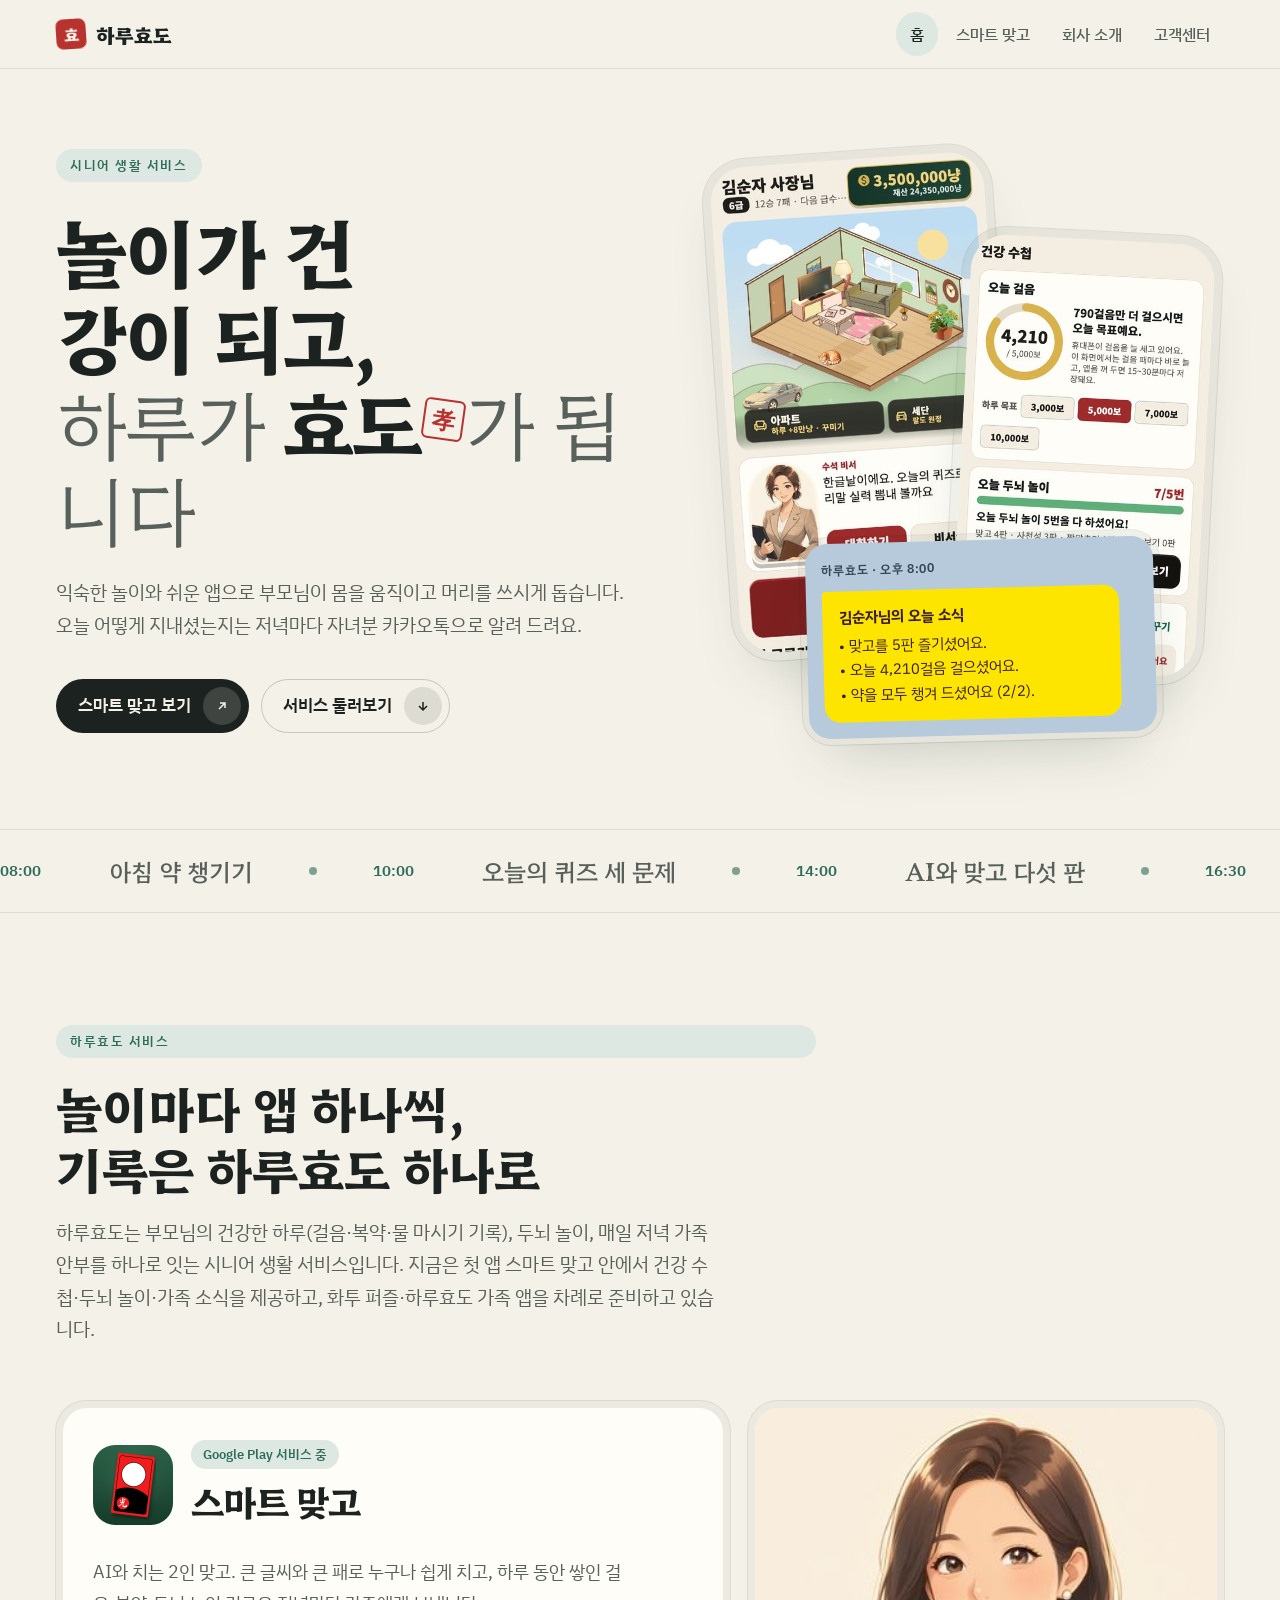
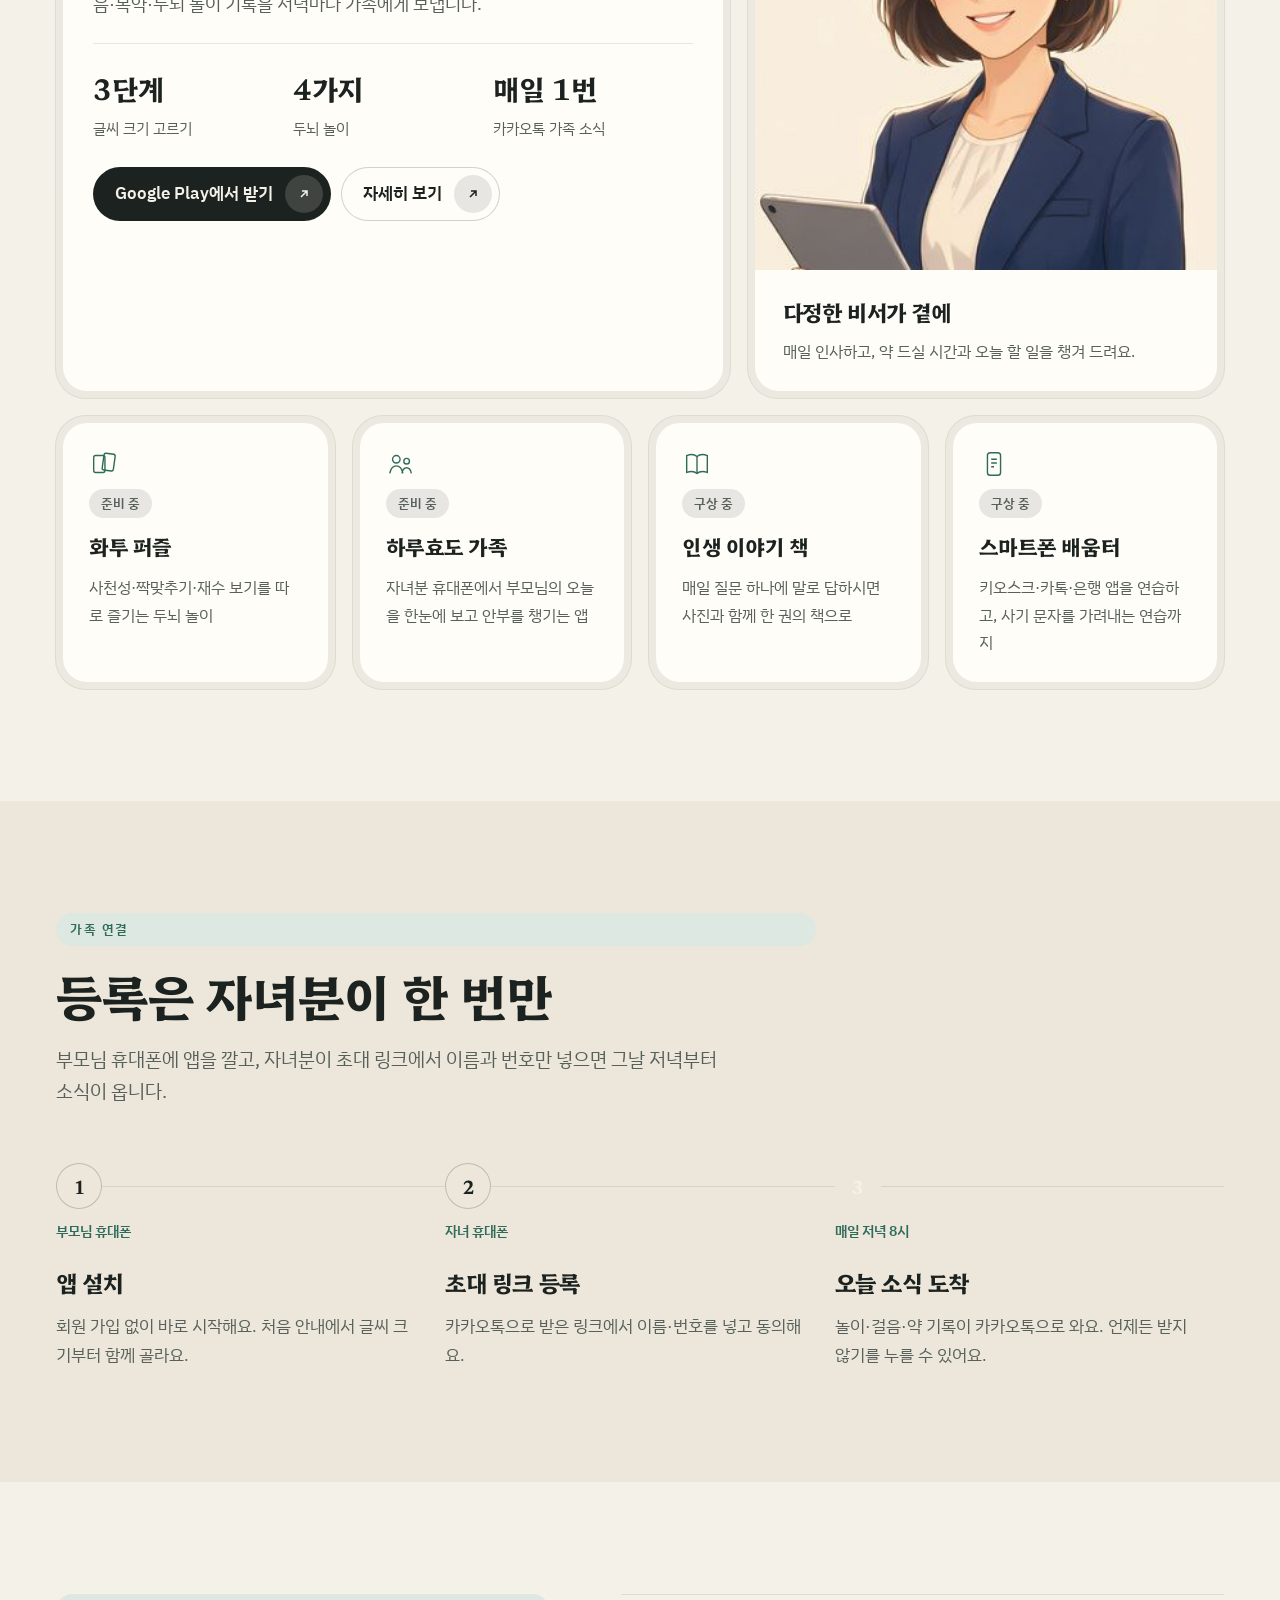
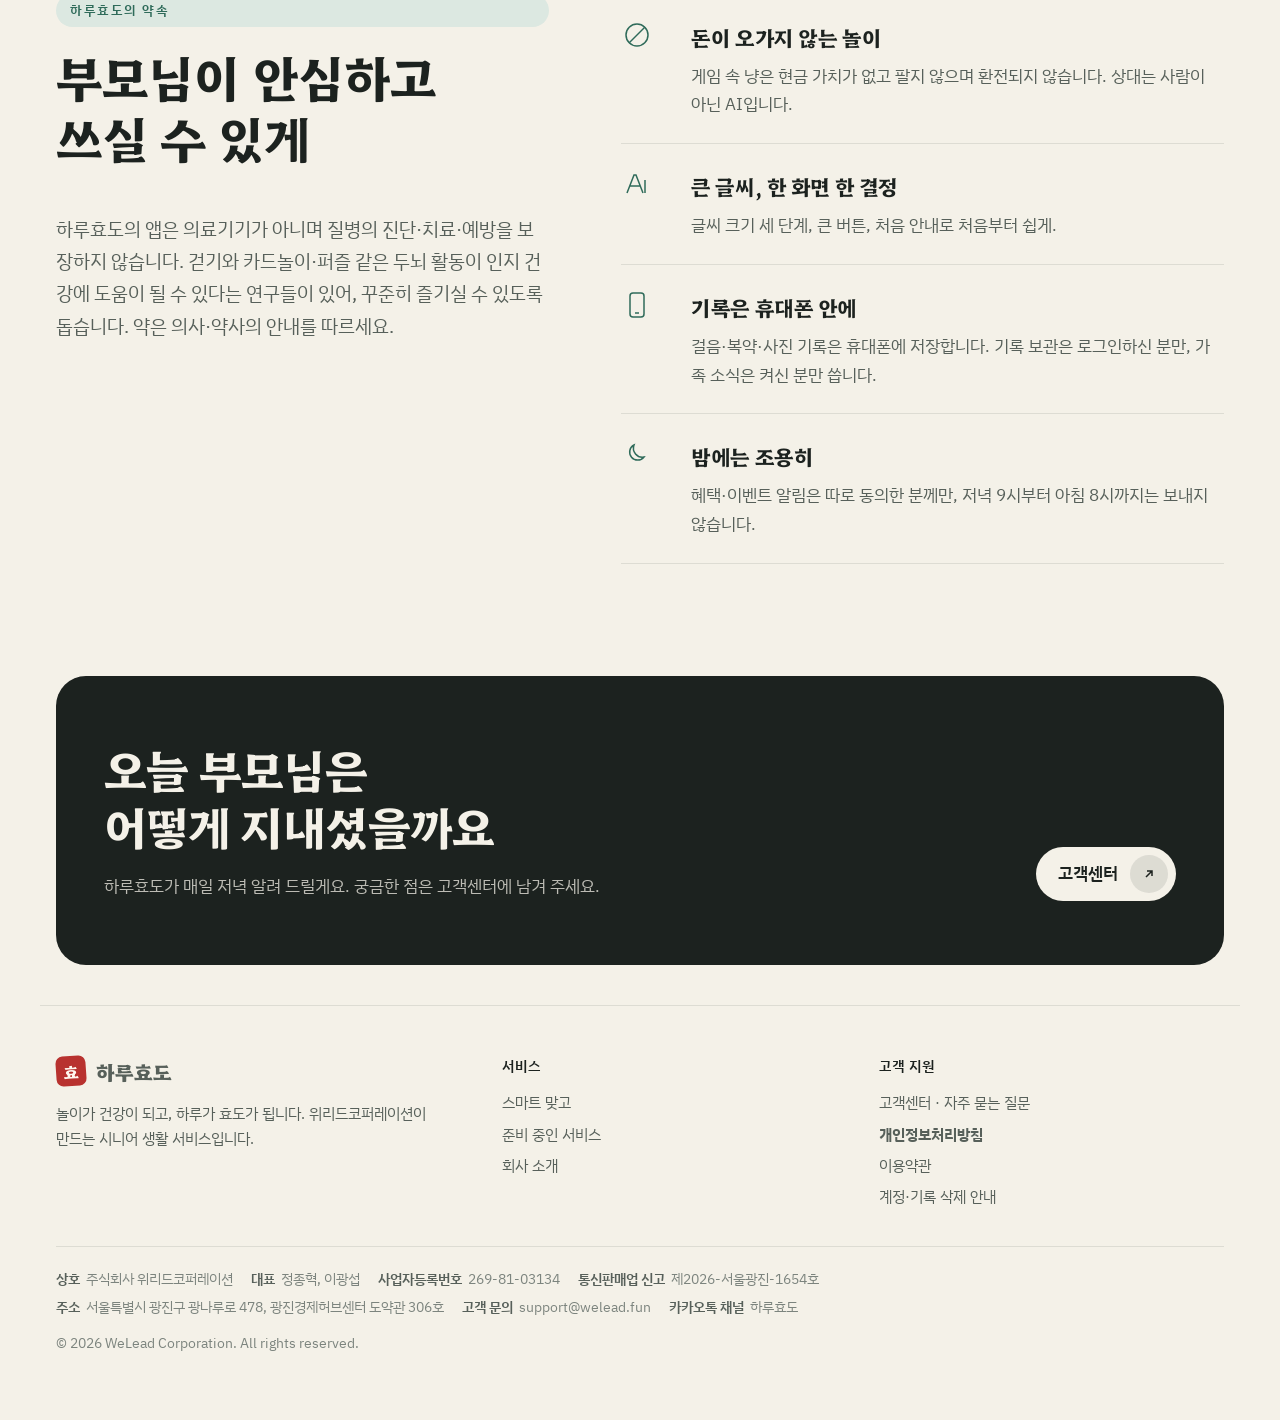
==== index.html @ 3a3a4731 "하루효도 사이트 공개판 (시니어 생활 서비스 · 스마트 맞고 Google Play 서비스 중) Co-Authored-By: Claude Opus 5.5 <noreply@anthro" ====
<!doctype html>
<html lang="ko">
<head>
<meta charset="utf-8">
<meta name="viewport" content="width=device-width,initial-scale=1,viewport-fit=cover">
<title>하루효도</title>
<meta name="description" content="놀이가 건강이 되고, 하루가 효도가 됩니다. 위리드코퍼레이션의 시니어 생활 서비스 하루효도.">
<link rel="preconnect" href="https://fonts.googleapis.com">
<link rel="preconnect" href="https://fonts.gstatic.com" crossorigin>
<link rel="stylesheet" href="https://fonts.googleapis.com/css2?family=Hahmlet:wght@300;500;700;800&family=IBM+Plex+Sans+KR:wght@400;500;600;700&display=swap">
<link rel="stylesheet" href="site.css">
<style>
/* 홈: 분할 히어로(큰 명조 문장 + 겹친 휴대폰·카톡) → 하루 흐름 띠 → 서비스 벤토 → 기록이 이어지는 순서 → 약속 */
.hero { display: grid; grid-template-columns: 1.05fr 0.95fr; gap: 56px; align-items: center; padding-block: 72px 88px; }
.hero > * { min-width: 0; }
.hero h1 { font-size: clamp(40px, 6vw, 80px); line-height: 1.12; margin-top: 24px; }
.hero h1 .soft { font-weight: 300; color: var(--ink-2); }
.hero h1 .stamp::after { content: "孝"; display: inline-grid; place-items: center; vertical-align: 1.1em; margin-left: 0.06em; font-size: 0.3em; width: 1.6em; height: 1.6em; line-height: 1; border: 2px solid var(--seal); color: var(--seal); border-radius: 6px; transform: rotate(8deg); font-weight: 800; }
.hero .lead { margin-top: 26px; font-size: 19px; color: var(--ink-2); max-width: 32em; }
.hero .cta { display: flex; flex-wrap: wrap; gap: 12px; margin-top: 36px; }

.stage { position: relative; height: 600px; }
.bezel { position: absolute; padding: 8px; border-radius: 44px; background: color-mix(in srgb, var(--ink) 6%, transparent); box-shadow: 0 0 0 1px var(--hair), var(--shadow); }
.bezel img { border-radius: 36px; width: 100%; height: auto; }
.phone-a { width: 290px; left: 4%; top: 10px; transform: rotate(-4deg); }
.phone-b { width: 260px; right: 2%; top: 90px; transform: rotate(3deg); }
.stage .kakao-card { position: absolute; left: 20%; bottom: 0; width: min(360px, 80%); padding: 6px; border-radius: 28px; background: color-mix(in srgb, var(--ink) 6%, transparent); box-shadow: 0 0 0 1px var(--hair), var(--shadow); transform: rotate(-1.5deg); }
.stage .kakao-card .kakao-bg { border-radius: 22px; padding: 16px; }
@media (prefers-reduced-motion: no-preference) {
  .phone-a { animation: drift 9s var(--ease) infinite alternate; }
  @keyframes drift { to { transform: rotate(-3deg) translateY(-10px); } }
}

.marquee { border-block: 1px solid var(--hair); overflow: hidden; padding-block: 20px; }
.track { display: flex; gap: 56px; width: max-content; font-family: var(--display); font-size: 24px; font-weight: 500; color: var(--ink-2); white-space: nowrap; }
.track span { display: inline-flex; align-items: center; gap: 56px; }
.track span::after { content: ""; width: 8px; height: 8px; border-radius: 50%; background: var(--jade); opacity: 0.6; }
.track time { color: var(--jade); font-family: var(--body); font-size: 15px; font-weight: 600; margin-right: 12px; }
@media (prefers-reduced-motion: no-preference) { .track { animation: slide 48s linear infinite; } @keyframes slide { to { transform: translateX(-50%); } } }

.bento { display: grid; grid-template-columns: repeat(12, minmax(0, 1fr)); gap: 18px; }
.b-main { grid-column: span 7; grid-row: span 2; }
.b-main .core { display: grid; gap: 24px; align-content: start; }
.b-main .title { display: flex; align-items: center; gap: 18px; }
.b-main .title img { width: 80px; height: 80px; border-radius: 22px; }
.b-main h3 { font-size: 36px; }
.facts { display: grid; grid-template-columns: repeat(3, minmax(0, 1fr)); border-top: 1px solid var(--hair); padding-top: 20px; }
.facts b { display: block; font-family: var(--display); font-size: 28px; font-variant-numeric: tabular-nums; }
.facts span { font-size: 14.5px; color: var(--ink-2); }
.b-sec { grid-column: span 5; grid-row: span 2; }
.b-sec .core { padding: 0; overflow: hidden; display: grid; grid-template-rows: 1fr auto; }
.b-sec img { width: 100%; height: 100%; object-fit: cover; object-position: 50% 20%; min-height: 240px; }
.b-sec .cap { padding: 22px 28px 26px; }
.b-sec .cap h3 { font-size: 22px; }
.b-sec .cap p { color: var(--ink-2); font-size: 16px; margin-top: 6px; }
.b-soon { grid-column: span 3; }
.b-soon .core { display: grid; gap: 10px; align-content: start; padding: 26px; }
.b-soon h3 { font-size: 21px; }
.b-soon p { font-size: 15.5px; color: var(--ink-2); }
.b-soon svg { width: 30px; height: 30px; color: var(--jade); }
.b-soon small { font-size: 13.5px; color: var(--ink-3); }

.flow { list-style: none; margin: 0; padding: 0; display: grid; grid-template-columns: repeat(3, minmax(0, 1fr)); position: relative; }
.flow::before { content: ""; position: absolute; left: 0; right: 0; top: 23px; height: 1px; background: var(--hair); }
.step { padding-right: 32px; position: relative; display: grid; gap: 10px; align-content: start; }
.step .n { width: 46px; height: 46px; border-radius: 50%; background: var(--paper); box-shadow: inset 0 0 0 1px color-mix(in srgb, var(--ink) 22%, transparent); display: grid; place-items: center; font-family: var(--display); font-weight: 700; font-size: 18px; position: relative; }
section.tint .step .n { background: var(--paper-2); }
.step:last-child .n { background: var(--ink); color: var(--paper); box-shadow: none; }
.step h3 { font-size: 23px; margin-top: 8px; }
.step p { color: var(--ink-2); font-size: 16.5px; max-width: 22em; }
.step time { font-size: 14px; color: var(--jade); font-weight: 600; }

.promise { display: grid; grid-template-columns: 0.9fr 1.1fr; gap: 72px; align-items: start; }
.promise > * { min-width: 0; }
.vows { border-top: 1px solid var(--hair); }
.vow { display: grid; grid-template-columns: 52px 1fr; gap: 18px; padding: 24px 0; border-bottom: 1px solid var(--hair); }
.vow svg { width: 32px; height: 32px; color: var(--jade); }
.vow h3 { font-size: 21px; }
.vow p { color: var(--ink-2); font-size: 16.5px; margin-top: 6px; }
.notice { margin-top: 28px; font-size: 14.5px; color: var(--ink-3); line-height: 1.75; max-width: 40em; }

@media (max-width: 1000px) {
  .hero { grid-template-columns: 1fr; padding-block: 48px 40px; }
  .stage { height: 540px; max-width: 520px; width: 100%; margin: 0 auto; }
  .b-main, .b-sec { grid-column: span 12; }
  .b-soon { grid-column: span 6; }
  .promise { grid-template-columns: 1fr; gap: 40px; }
}
@media (max-width: 720px) {
  .stage { height: auto; display: grid; gap: 18px; }
  .bezel, .stage .kakao-card { position: relative; inset: auto; transform: none; animation: none; width: 100%; }
  .phone-a { width: 80%; }
  .phone-b { display: none; }
  .b-soon { grid-column: span 12; }
  .facts { grid-template-columns: 1fr; gap: 12px; }
  .flow { grid-template-columns: 1fr; gap: 32px; }
  .flow::before { display: none; }
}
</style>
</head>
<body>
<header class="top">
  <div class="wrap">
    <a class="logo" href="./"><span class="seal">효</span>하루효도</a>
    <nav class="menu" aria-label="주 메뉴">
      <a href="./" aria-current="page">홈</a>
      <a href="smartmatgo.html">스마트 맞고</a>
      <a href="about.html">회사 소개</a>
      <a href="support.html">고객센터</a>
    </nav>
  </div>
</header>

<main>
  <div class="wrap hero">
    <div>
      <span class="eyebrow">시니어 생활 서비스</span>
      <h1>놀이가 건강이 되고,<br><span class="soft">하루가</span> <span class="stamp">효도</span><span class="soft">가 됩니다</span></h1>
      <p class="lead">익숙한 놀이와 쉬운 앱으로 부모님이 몸을 움직이고 머리를 쓰시게 돕습니다. 오늘 어떻게 지내셨는지는 저녁마다 자녀분 카카오톡으로 알려 드려요.</p>
      <div class="cta">
        <a class="btn solid" href="smartmatgo.html">스마트 맞고 보기<span class="dot"><svg viewBox="0 0 14 14" fill="none" stroke="currentColor" stroke-width="1.5"><path d="M4 10 10 4M5 4h5v5"/></svg></span></a>
        <a class="btn line" href="#services">서비스 둘러보기<span class="dot"><svg viewBox="0 0 14 14" fill="none" stroke="currentColor" stroke-width="1.5"><path d="M7 3v8M3 7l4 4 4-4"/></svg></span></a>
      </div>
    </div>
    <div class="stage" aria-label="스마트 맞고 화면과 가족 소식 예시">
      <div class="bezel phone-a"><img src="img/matgo-table.jpg" alt="스마트 맞고 첫 화면: 집과 비서, 바로 시작 버튼" width="420" height="746"></div>
      <div class="bezel phone-b"><img src="img/matgo-lobby.jpg" alt="건강 수첩: 오늘 걸음 4,210보, 약 챙기기" width="420" height="746"></div>
      <div class="kakao-card"><div class="kakao-bg">
        <span class="meta">하루효도 · 오후 8:00</span>
        <div class="bubble"><b>김순자님의 오늘 소식</b>• 맞고를 5판 즐기셨어요.<br>• 오늘 4,210걸음 걸으셨어요.<br>• 약을 모두 챙겨 드셨어요 (2/2).</div>
      </div></div>
    </div>
  </div>

  <div class="marquee" aria-label="하루효도로 보내는 하루 예시">
    <div class="track">
      <span><time>08:00</time>아침 약 챙기기</span><span><time>10:00</time>오늘의 퀴즈 세 문제</span><span><time>14:00</time>AI와 맞고 다섯 판</span><span><time>16:30</time>동네 한 바퀴 4,210걸음</span><span><time>20:00</time>자녀에게 오늘 소식</span>
      <span aria-hidden="true"><time>08:00</time>아침 약 챙기기</span><span aria-hidden="true"><time>10:00</time>오늘의 퀴즈 세 문제</span><span aria-hidden="true"><time>14:00</time>AI와 맞고 다섯 판</span><span aria-hidden="true"><time>16:30</time>동네 한 바퀴 4,210걸음</span><span aria-hidden="true"><time>20:00</time>자녀에게 오늘 소식</span>
    </div>
  </div>

  <section id="services">
    <div class="wrap">
      <div class="head reveal">
        <span class="eyebrow">하루효도 서비스</span>
        <h2>놀이마다 앱 하나씩,<br>기록은 하루효도 하나로</h2>
        <p>하루효도는 부모님의 건강한 하루(걸음·복약·물 마시기 기록), 두뇌 놀이, 매일 저녁 가족 안부를 하나로 잇는 시니어 생활 서비스입니다. 지금은 첫 앱 스마트 맞고 안에서 건강 수첩·두뇌 놀이·가족 소식을 제공하고, 화투 퍼즐·하루효도 가족 앱을 차례로 준비하고 있습니다.</p>
      </div>
      <div class="bento">
        <article class="shell b-main reveal"><div class="core">
          <div class="title"><img src="img/matgo-icon.png" alt="스마트 맞고 아이콘" width="160" height="160"><div><span class="pill">Google Play 서비스 중</span><h3>스마트 맞고</h3></div></div>
          <p class="muted" style="font-size:18px;max-width:30em">AI와 치는 2인 맞고. 큰 글씨와 큰 패로 누구나 쉽게 치고, 하루 동안 쌓인 걸음·복약·두뇌 놀이 기록을 저녁마다 가족에게 보냅니다.</p>
          <div class="facts"><div><b>3단계</b><span>글씨 크기 고르기</span></div><div><b>4가지</b><span>두뇌 놀이</span></div><div><b>매일 1번</b><span>카카오톡 가족 소식</span></div></div>
          <div style="display:flex;flex-wrap:wrap;gap:10px"><a class="btn solid" href="https://play.google.com/store/apps/details?id=fun.welead.smartmatgo" target="_blank" rel="noopener">Google Play에서 받기<span class="dot"><svg viewBox="0 0 14 14" fill="none" stroke="currentColor" stroke-width="1.5"><path d="M4 10 10 4M5 4h5v5"/></svg></span></a><a class="btn line" href="smartmatgo.html">자세히 보기<span class="dot"><svg viewBox="0 0 14 14" fill="none" stroke="currentColor" stroke-width="1.5"><path d="M4 10 10 4M5 4h5v5"/></svg></span></a></div>
        </div></article>
        <article class="shell b-sec reveal"><div class="core">
          <img src="img/secretary.jpg" alt="정장을 입고 태블릿을 든 비서 캐릭터" width="360" height="360">
          <div class="cap"><h3>다정한 비서가 곁에</h3><p>매일 인사하고, 약 드실 시간과 오늘 할 일을 챙겨 드려요.</p></div>
        </div></article>
        <article class="shell b-soon reveal"><div class="core">
          <svg viewBox="0 0 32 32" fill="none" stroke="currentColor" stroke-width="1.5"><rect x="5" y="7" width="12" height="18" rx="2"/><rect x="15" y="5" width="12" height="18" rx="2" transform="rotate(8 21 14)"/></svg>
          <span class="pill wait">준비 중</span><h3>화투 퍼즐</h3><p>사천성·짝맞추기·재수 보기를 따로 즐기는 두뇌 놀이</p>
        </div></article>
        <article class="shell b-soon reveal"><div class="core">
          <svg viewBox="0 0 32 32" fill="none" stroke="currentColor" stroke-width="1.5"><circle cx="11" cy="11" r="4"/><circle cx="22" cy="13" r="3"/><path d="M4 26c1-5 4-8 7-8s6 3 7 8M17 26c.6-3.4 2.6-6 5-6s4.4 2.6 5 6"/></svg>
          <span class="pill wait">준비 중</span><h3>하루효도 가족</h3><p>자녀분 휴대폰에서 부모님의 오늘을 한눈에 보고 안부를 챙기는 앱</p>
        </div></article>
        <article class="shell b-soon reveal"><div class="core">
          <svg viewBox="0 0 32 32" fill="none" stroke="currentColor" stroke-width="1.5"><path d="M5 7c4-1.5 8-1.5 11 1 3-2.5 7-2.5 11-1v18c-4-1.5-8-1.5-11 1-3-2.5-7-2.5-11-1z"/><path d="M16 8v18"/></svg>
          <span class="pill wait">구상 중</span><h3>인생 이야기 책</h3><p>매일 질문 하나에 말로 답하시면 사진과 함께 한 권의 책으로</p>
        </div></article>
        <article class="shell b-soon reveal"><div class="core">
          <svg viewBox="0 0 32 32" fill="none" stroke="currentColor" stroke-width="1.5"><rect x="9" y="4" width="14" height="24" rx="3"/><path d="M13 11h6M13 15h6M13 19h3"/></svg>
          <span class="pill wait">구상 중</span><h3>스마트폰 배움터</h3><p>키오스크·카톡·은행 앱을 연습하고, 사기 문자를 가려내는 연습까지</p>
        </div></article>
      </div>
    </div>
  </section>

  <section class="tint" id="connect">
    <div class="wrap">
      <div class="head reveal">
        <span class="eyebrow">가족 연결</span>
        <h2>등록은 자녀분이 한 번만</h2>
        <p>부모님 휴대폰에 앱을 깔고, 자녀분이 초대 링크에서 이름과 번호만 넣으면 그날 저녁부터 소식이 옵니다.</p>
      </div>
      <ol class="flow reveal">
        <li class="step"><span class="n">1</span><time>부모님 휴대폰</time><h3>앱 설치</h3><p>회원 가입 없이 바로 시작해요. 처음 안내에서 글씨 크기부터 함께 골라요.</p></li>
        <li class="step"><span class="n">2</span><time>자녀 휴대폰</time><h3>초대 링크 등록</h3><p>카카오톡으로 받은 링크에서 이름·번호를 넣고 동의해요.</p></li>
        <li class="step"><span class="n">3</span><time>매일 저녁 8시</time><h3>오늘 소식 도착</h3><p>놀이·걸음·약 기록이 카카오톡으로 와요. 언제든 받지 않기를 누를 수 있어요.</p></li>
      </ol>
    </div>
  </section>

  <section>
    <div class="wrap promise">
      <div class="head reveal" style="margin-bottom:0">
        <span class="eyebrow">하루효도의 약속</span>
        <h2>부모님이 안심하고<br>쓰실 수 있게</h2>
        <p class="notice">하루효도의 앱은 의료기기가 아니며 질병의 진단·치료·예방을 보장하지 않습니다. 걷기와 카드놀이·퍼즐 같은 두뇌 활동이 인지 건강에 도움이 될 수 있다는 연구들이 있어, 꾸준히 즐기실 수 있도록 돕습니다. 약은 의사·약사의 안내를 따르세요.</p>
      </div>
      <div class="vows reveal">
        <div class="vow"><svg viewBox="0 0 32 32" fill="none" stroke="currentColor" stroke-width="1.5"><circle cx="16" cy="16" r="11"/><path d="M8 24 24 8"/></svg><div><h3>돈이 오가지 않는 놀이</h3><p>게임 속 냥은 현금 가치가 없고 팔지 않으며 환전되지 않습니다. 상대는 사람이 아닌 AI입니다.</p></div></div>
        <div class="vow"><svg viewBox="0 0 32 32" fill="none" stroke="currentColor" stroke-width="1.5"><path d="M6 25 13 7h2l7 18M9 18h10"/><path d="M24 12v13"/></svg><div><h3>큰 글씨, 한 화면 한 결정</h3><p>글씨 크기 세 단계, 큰 버튼, 처음 안내로 처음부터 쉽게.</p></div></div>
        <div class="vow"><svg viewBox="0 0 32 32" fill="none" stroke="currentColor" stroke-width="1.5"><rect x="9" y="4" width="14" height="24" rx="3"/><path d="M14 24h4"/></svg><div><h3>기록은 휴대폰 안에</h3><p>걸음·복약·사진 기록은 휴대폰에 저장합니다. 기록 보관은 로그인하신 분만, 가족 소식은 켜신 분만 씁니다.</p></div></div>
        <div class="vow"><svg viewBox="0 0 32 32" fill="none" stroke="currentColor" stroke-width="1.5"><path d="M23 19a8 8 0 1 1-10-12 9 9 0 0 0 10 12z"/></svg><div><h3>밤에는 조용히</h3><p>혜택·이벤트 알림은 따로 동의한 분께만, 저녁 9시부터 아침 8시까지는 보내지 않습니다.</p></div></div>
      </div>
    </div>
  </section>

  <div class="wrap">
    <div class="closing reveal">
      <div>
        <h2>오늘 부모님은<br>어떻게 지내셨을까요</h2>
        <p>하루효도가 매일 저녁 알려 드릴게요. 궁금한 점은 고객센터에 남겨 주세요.</p>
      </div>
      <a class="btn solid" href="support.html">고객센터<span class="dot"><svg viewBox="0 0 14 14" fill="none" stroke="currentColor" stroke-width="1.5"><path d="M4 10 10 4M5 4h5v5"/></svg></span></a>
    </div>
  </div>
</main>

<footer class="wrap foot">
  <div class="cols">
    <div class="about"><a class="logo" href="./"><span class="seal">효</span>하루효도</a><p>놀이가 건강이 되고, 하루가 효도가 됩니다. 위리드코퍼레이션이 만드는 시니어 생활 서비스입니다.</p></div>
    <div><h4>서비스</h4><ul><li><a href="smartmatgo.html">스마트 맞고</a></li><li><a href="./#services">준비 중인 서비스</a></li><li><a href="about.html">회사 소개</a></li></ul></div>
    <div><h4>고객 지원</h4><ul><li><a href="support.html">고객센터 · 자주 묻는 질문</a></li><li><a href="https://registr0716.github.io/smartmatgo/privacy.html" target="_blank" rel="noopener"><b>개인정보처리방침</b></a></li><li><a href="https://registr0716.github.io/smartmatgo/terms.html" target="_blank" rel="noopener">이용약관</a></li><li><a href="https://registr0716.github.io/smartmatgo/delete.html" target="_blank" rel="noopener">계정·기록 삭제 안내</a></li></ul></div>
  </div>
  <div class="biz">
    <div class="row-b"><span><b>상호</b>주식회사 위리드코퍼레이션</span><span><b>대표</b>정종혁, 이광섭</span><span><b>사업자등록번호</b>269-81-03134</span><span><b>통신판매업 신고</b>제2026-서울광진-1654호</span></div>
    <div class="row-b"><span><b>주소</b>서울특별시 광진구 광나루로 478, 광진경제허브센터 도약관 306호</span><span><b>고객 문의</b>support@welead.fun</span><span><b>카카오톡 채널</b>하루효도</span></div>
    <span class="copy">© 2026 WeLead Corporation. All rights reserved.</span>
  </div>
</footer>
<script src="site.js"></script>
</body>
</html>
---- site.css ----
/* 하루효도 사이트 공통 스타일 — 모든 페이지가 읽는다.
   Layout: 한지 바탕 위 명조 큰 제목, 종이 카드는 역할이 있는 곳에만. 강조색은 단청 초록 하나, 낙관 빨강은 로고 도장에만. */
:root {
  --paper: #F4F1E8;
  --paper-2: #ECE7DA;
  --sheet: #FFFDF8;
  --ink: #1C221F;
  --ink-2: #57605A;
  --ink-3: #7C847E;
  --jade: #2F6B5A;
  --jade-soft: #DCE8E1;
  --seal: #B8322F;
  --seal-ink: #FFF8F0;
  --kakao: #FEE500;
  --kakao-ink: #3B1E1E;
  --kakao-bg: #B6CADB;
  --kakao-meta: #34465A;
  --hair: rgba(28, 34, 31, 0.10);
  --shadow: 0 30px 60px -30px rgba(47, 74, 61, 0.28);
  --display: "Hahmlet", "Nanum Myeongjo", "AppleMyungjo", serif;
  --body: "IBM Plex Sans KR", "Apple SD Gothic Neo", "Malgun Gothic", sans-serif;
  --ease: cubic-bezier(0.32, 0.72, 0, 1);
  --gutter-l: max(16px, env(safe-area-inset-left, 0px));
  --gutter-r: max(16px, env(safe-area-inset-right, 0px));
}
@media (prefers-color-scheme: dark) {
  :root:not([data-theme="light"]) {
    --paper: #121614; --paper-2: #181D1A; --sheet: #1C221F; --ink: #EDEAE1; --ink-2: #B4B9B3; --ink-3: #8C948D;
    --jade: #7FC2A8; --jade-soft: #22322B; --seal: #E2625C; --seal-ink: #1A0E0D; --hair: rgba(237, 234, 225, 0.12);
    --kakao-bg: #2A3742; --kakao-meta: #B9C8D6;
    --shadow: 0 30px 60px -30px rgba(0, 0, 0, 0.6); color-scheme: dark;
  }
}
:root[data-theme="dark"] {
  --paper: #121614; --paper-2: #181D1A; --sheet: #1C221F; --ink: #EDEAE1; --ink-2: #B4B9B3; --ink-3: #8C948D;
  --jade: #7FC2A8; --jade-soft: #22322B; --seal: #E2625C; --seal-ink: #1A0E0D; --hair: rgba(237, 234, 225, 0.12);
  --kakao-bg: #2A3742; --kakao-meta: #B9C8D6;
  --shadow: 0 30px 60px -30px rgba(0, 0, 0, 0.6); color-scheme: dark;
}

* { box-sizing: border-box; }
html { scroll-behavior: smooth; }
body { margin: 0; background: var(--paper); color: var(--ink); font-family: var(--body); font-size: 17px; line-height: 1.75; -webkit-font-smoothing: antialiased; }
img { max-width: 100%; display: block; }
a { color: inherit; }
:focus-visible { outline: 2px solid var(--jade); outline-offset: 4px; border-radius: 10px; }
h1, h2, h3 { font-family: var(--display); font-weight: 700; margin: 0; text-wrap: balance; letter-spacing: -0.02em; }
p { margin: 0; }
.wrap { max-width: 1200px; margin: 0 auto; padding-left: var(--gutter-l); padding-right: var(--gutter-r); }
.muted { color: var(--ink-2); }
.eyebrow { display: inline-flex; align-items: center; gap: 8px; padding: 5px 14px; border-radius: 999px; background: var(--jade-soft); color: var(--jade); font-size: 13px; font-weight: 600; letter-spacing: 0.12em; }

/* 머리 줄 */
.top { position: sticky; top: env(safe-area-inset-top, 0px); z-index: 10; background: color-mix(in srgb, var(--paper) 86%, transparent); backdrop-filter: blur(14px); -webkit-backdrop-filter: blur(14px); border-bottom: 1px solid var(--hair); }
.top .wrap { display: flex; align-items: center; gap: 20px; min-height: 68px; }
.logo { display: inline-flex; align-items: center; gap: 10px; text-decoration: none; font-family: var(--display); font-weight: 800; font-size: 20px; white-space: nowrap; }
.seal { width: 30px; height: 30px; border-radius: 7px; background: var(--seal); color: var(--seal-ink); display: grid; place-items: center; font-size: 16px; font-weight: 800; transform: rotate(-4deg); }
.menu { display: flex; gap: 4px; margin-left: auto; }
.menu a { text-decoration: none; font-size: 16px; font-weight: 500; color: var(--ink-2); padding: 8px 14px; border-radius: 999px; white-space: nowrap; transition: background 0.4s var(--ease), color 0.4s var(--ease); }
.menu a:hover { background: var(--hair); color: var(--ink); }
.menu a[aria-current="page"] { color: var(--ink); background: var(--jade-soft); }

/* 버튼 */
.btn { display: inline-flex; align-items: center; gap: 12px; padding: 8px 8px 8px 22px; border-radius: 999px; text-decoration: none; font-weight: 600; font-size: 16.5px; border: 0; cursor: pointer; font-family: inherit; transition: transform 0.5s var(--ease); }
.btn:active { transform: scale(0.98); }
.btn .dot { width: 38px; height: 38px; border-radius: 50%; display: grid; place-items: center; transition: transform 0.5s var(--ease); }
.btn:hover .dot { transform: translate(3px, -2px); }
.btn.solid { background: var(--ink); color: var(--paper); }
.btn.solid .dot { background: color-mix(in srgb, var(--paper) 16%, transparent); }
.btn.line { background: transparent; color: var(--ink); box-shadow: inset 0 0 0 1px color-mix(in srgb, var(--ink) 20%, transparent); }
.btn.line .dot { background: var(--hair); }
.btn svg { width: 14px; height: 14px; }

/* 구역 */
section { padding-block: 112px; }
section.tint { background: var(--paper-2); }
.head { display: grid; gap: 18px; max-width: 760px; margin-bottom: 56px; }
.head h2 { font-size: clamp(30px, 4vw, 50px); line-height: 1.22; }
.head p { font-size: 18.5px; color: var(--ink-2); max-width: 36em; }
.page-head { padding-block: 88px 24px; }
.page-head h1 { font-size: clamp(38px, 5.4vw, 68px); line-height: 1.15; margin-top: 22px; }
.page-head .lead { margin-top: 22px; font-size: 19px; color: var(--ink-2); max-width: 34em; }

/* 카드 껍데기: 역할이 있는 덩어리에만 */
.shell { padding: 7px; border-radius: 30px; background: color-mix(in srgb, var(--ink) 4%, transparent); box-shadow: 0 0 0 1px var(--hair); }
.shell > .core { height: 100%; border-radius: 24px; background: var(--sheet); padding: 30px; }
.pill { display: inline-flex; padding: 3px 12px; border-radius: 999px; font-size: 13px; font-weight: 600; background: var(--jade-soft); color: var(--jade); width: max-content; }
.pill.wait { background: var(--hair); color: var(--ink-2); }

/* 카카오톡 말풍선 */
.kakao-bg { background: var(--kakao-bg); border-radius: 20px; padding: 18px; display: grid; gap: 10px; }
.kakao-bg .meta { font-size: 12.5px; color: var(--kakao-meta); font-weight: 600; }
.bubble { background: var(--kakao); color: var(--kakao-ink); border-radius: 4px 16px 16px 16px; padding: 14px 16px; font-size: 15px; line-height: 1.65; max-width: 94%; }
.bubble b { display: block; margin-bottom: 4px; }
.reply { justify-self: end; background: var(--sheet); color: var(--ink); border-radius: 16px 4px 16px 16px; padding: 12px 16px; font-size: 15px; box-shadow: 0 0 0 1px var(--hair); max-width: 80%; }

/* 줄 목록 */
.lines { list-style: none; padding: 0; margin: 0; border-top: 1px solid var(--hair); }
.lines li { display: flex; justify-content: space-between; gap: 16px; padding: 14px 0; border-bottom: 1px solid var(--hair); font-size: 16.5px; }
.lines li span { color: var(--ink-3); font-size: 15px; text-align: right; }

/* 자주 묻는 질문 */
.faq { border-top: 1px solid var(--hair); }
.faq details { border-bottom: 1px solid var(--hair); }
.faq summary { list-style: none; cursor: pointer; display: flex; justify-content: space-between; gap: 16px; align-items: center; padding: 22px 0; font-family: var(--display); font-size: 20px; font-weight: 700; }
.faq summary::-webkit-details-marker { display: none; }
.faq summary::after { content: "+"; font-family: var(--body); font-weight: 400; font-size: 26px; color: var(--jade); transition: transform 0.4s var(--ease); }
.faq details[open] summary::after { transform: rotate(45deg); }
.faq details p { padding: 0 0 24px; color: var(--ink-2); max-width: 44em; }

/* 맺음 띠 */
.closing { background: var(--ink); color: var(--paper); border-radius: 30px; padding: 64px 48px; display: grid; grid-template-columns: 1.3fr 0.7fr; gap: 32px; align-items: end; }
.closing h2 { font-size: clamp(28px, 3.6vw, 46px); line-height: 1.25; }
.closing p { color: color-mix(in srgb, var(--paper) 74%, transparent); margin-top: 16px; }
.closing .btn.solid { background: var(--paper); color: var(--ink); justify-self: end; }
.closing .btn.solid .dot { background: color-mix(in srgb, var(--ink) 10%, transparent); }

/* 복사 줄 */
.copyline { display: inline-flex; align-items: center; gap: 10px; flex-wrap: wrap; }
.copyline code { font-family: var(--body); font-weight: 600; user-select: all; }
.copyline button { font: inherit; font-size: 14px; padding: 5px 14px; border-radius: 999px; border: 0; background: var(--hair); color: inherit; cursor: pointer; }
.closing .copyline button { background: color-mix(in srgb, var(--paper) 16%, transparent); }

/* 바닥글: 회사 정보 */
.foot { border-top: 1px solid var(--hair); padding-block: 48px 64px; margin-top: 40px; font-size: 14.5px; color: var(--ink-2); }
.foot .cols { display: grid; grid-template-columns: 1.2fr 1fr 1fr; gap: 32px; }
.foot .cols > * { min-width: 0; }
.foot h4 { margin: 0 0 12px; font-size: 14px; font-weight: 600; color: var(--ink); letter-spacing: 0.08em; }
.foot ul { list-style: none; margin: 0; padding: 0; display: grid; gap: 6px; }
.foot a { text-decoration: none; }
.foot a:hover { color: var(--ink); text-decoration: underline; }
.foot .about p { margin-top: 12px; max-width: 26em; }
.biz { margin-top: 36px; padding-top: 20px; border-top: 1px solid var(--hair); display: grid; gap: 4px; font-size: 13.5px; line-height: 1.8; color: var(--ink-3); }
.biz .row-b { display: flex; flex-wrap: wrap; gap: 2px 18px; }
.biz b { font-weight: 600; color: var(--ink-2); margin-right: 6px; }
.biz .copy { margin-top: 8px; }

/* 스크롤 등장: 보이는 상태가 기본, 아래 요소만 살짝 올라온다 */
.reveal { transition: opacity 0.9s var(--ease), transform 0.9s var(--ease); }
.reveal.pending { opacity: 0.4; transform: translateY(24px); }
@media (prefers-reduced-motion: reduce) { .reveal, .reveal.pending { opacity: 1; transform: none; transition: none; } html { scroll-behavior: auto; } }

@media (max-width: 900px) {
  .closing { grid-template-columns: 1fr; padding: 44px 28px; }
  .closing .btn.solid { justify-self: start; }
  .foot .cols { grid-template-columns: 1fr 1fr; }
  .foot .about { grid-column: 1 / -1; }
}
@media (max-width: 720px) {
  body { font-size: 16.5px; }
  .top .wrap { flex-wrap: wrap; gap: 0; min-height: 0; padding-block: 10px 4px; }
  .menu { margin-left: 0; width: 100%; overflow-x: auto; padding-block: 6px; scrollbar-width: none; }
  .menu::-webkit-scrollbar { display: none; }
  .menu a { padding: 6px 12px; font-size: 15.5px; }
  section { padding-block: 80px; }
  .page-head { padding-block: 56px 8px; }
  .shell > .core { padding: 24px; }
  .lines li { flex-direction: column; gap: 2px; }
  .lines li span { text-align: left; }
}
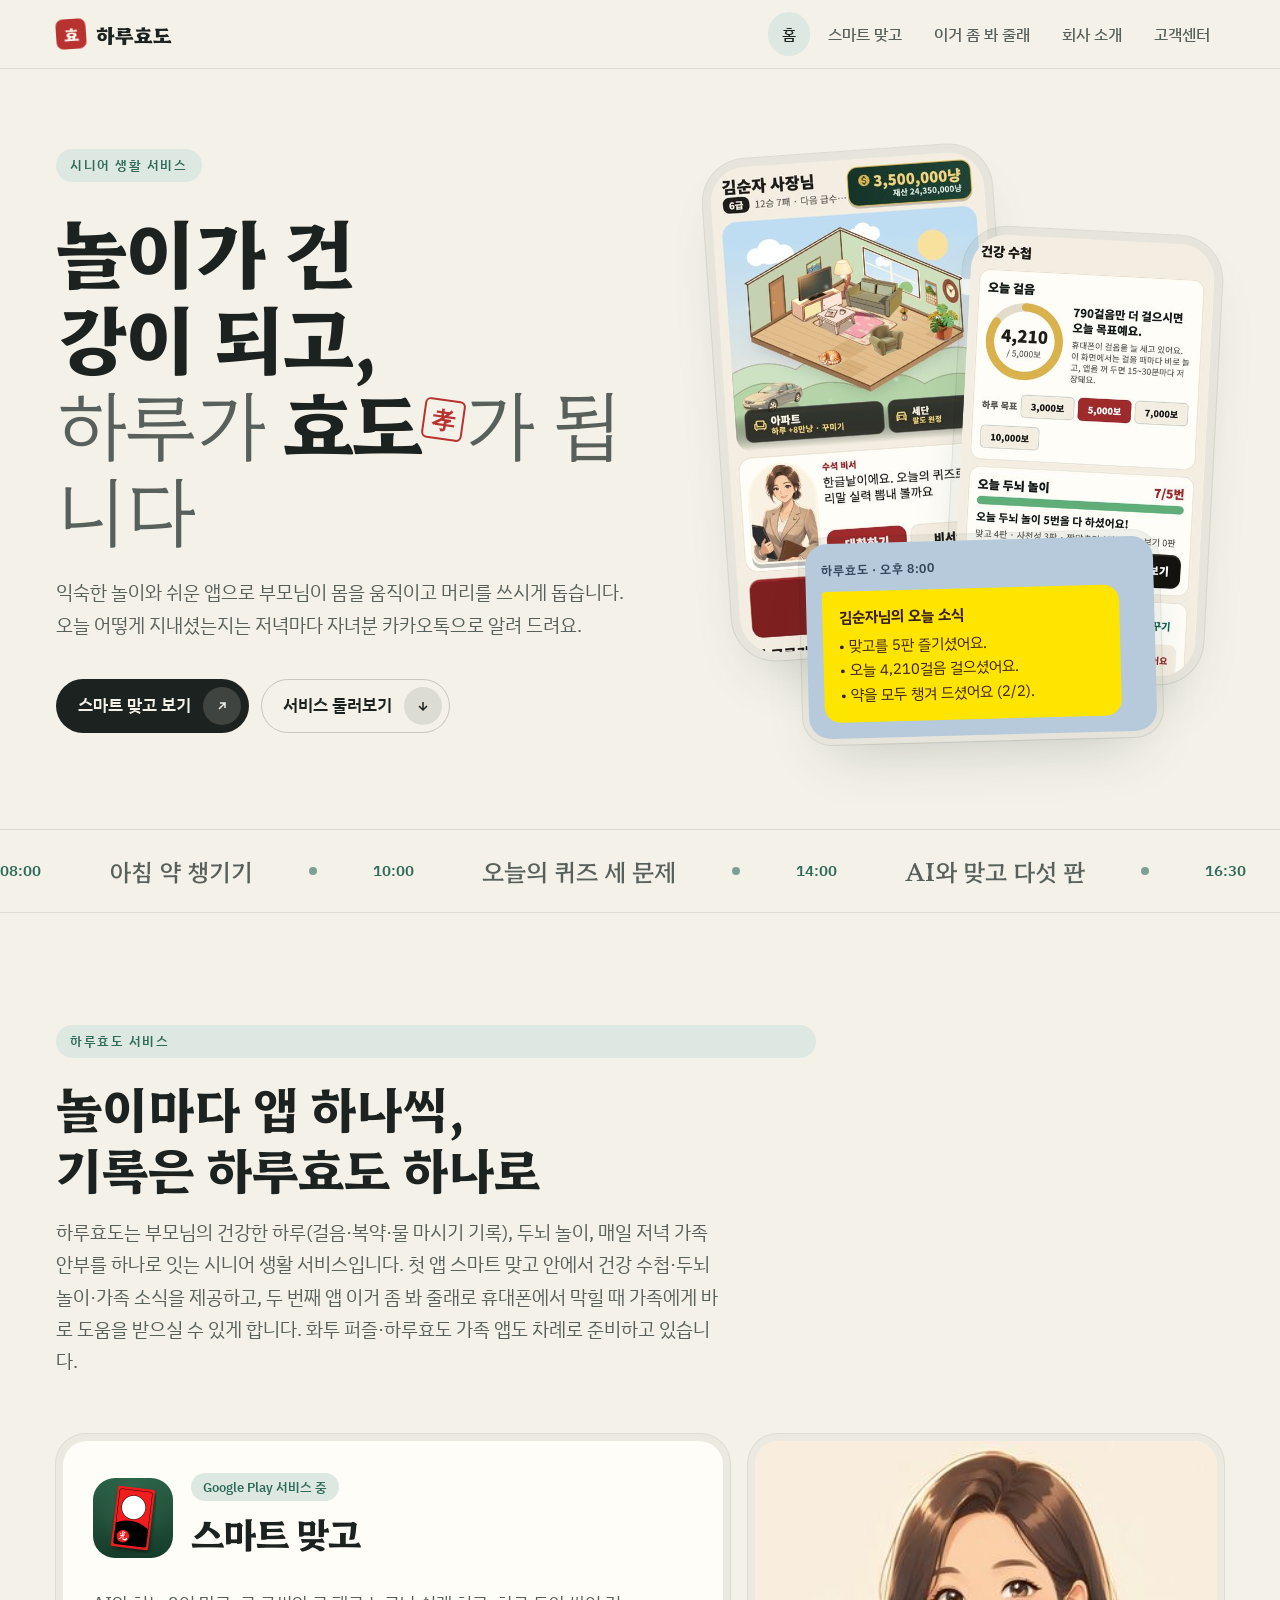
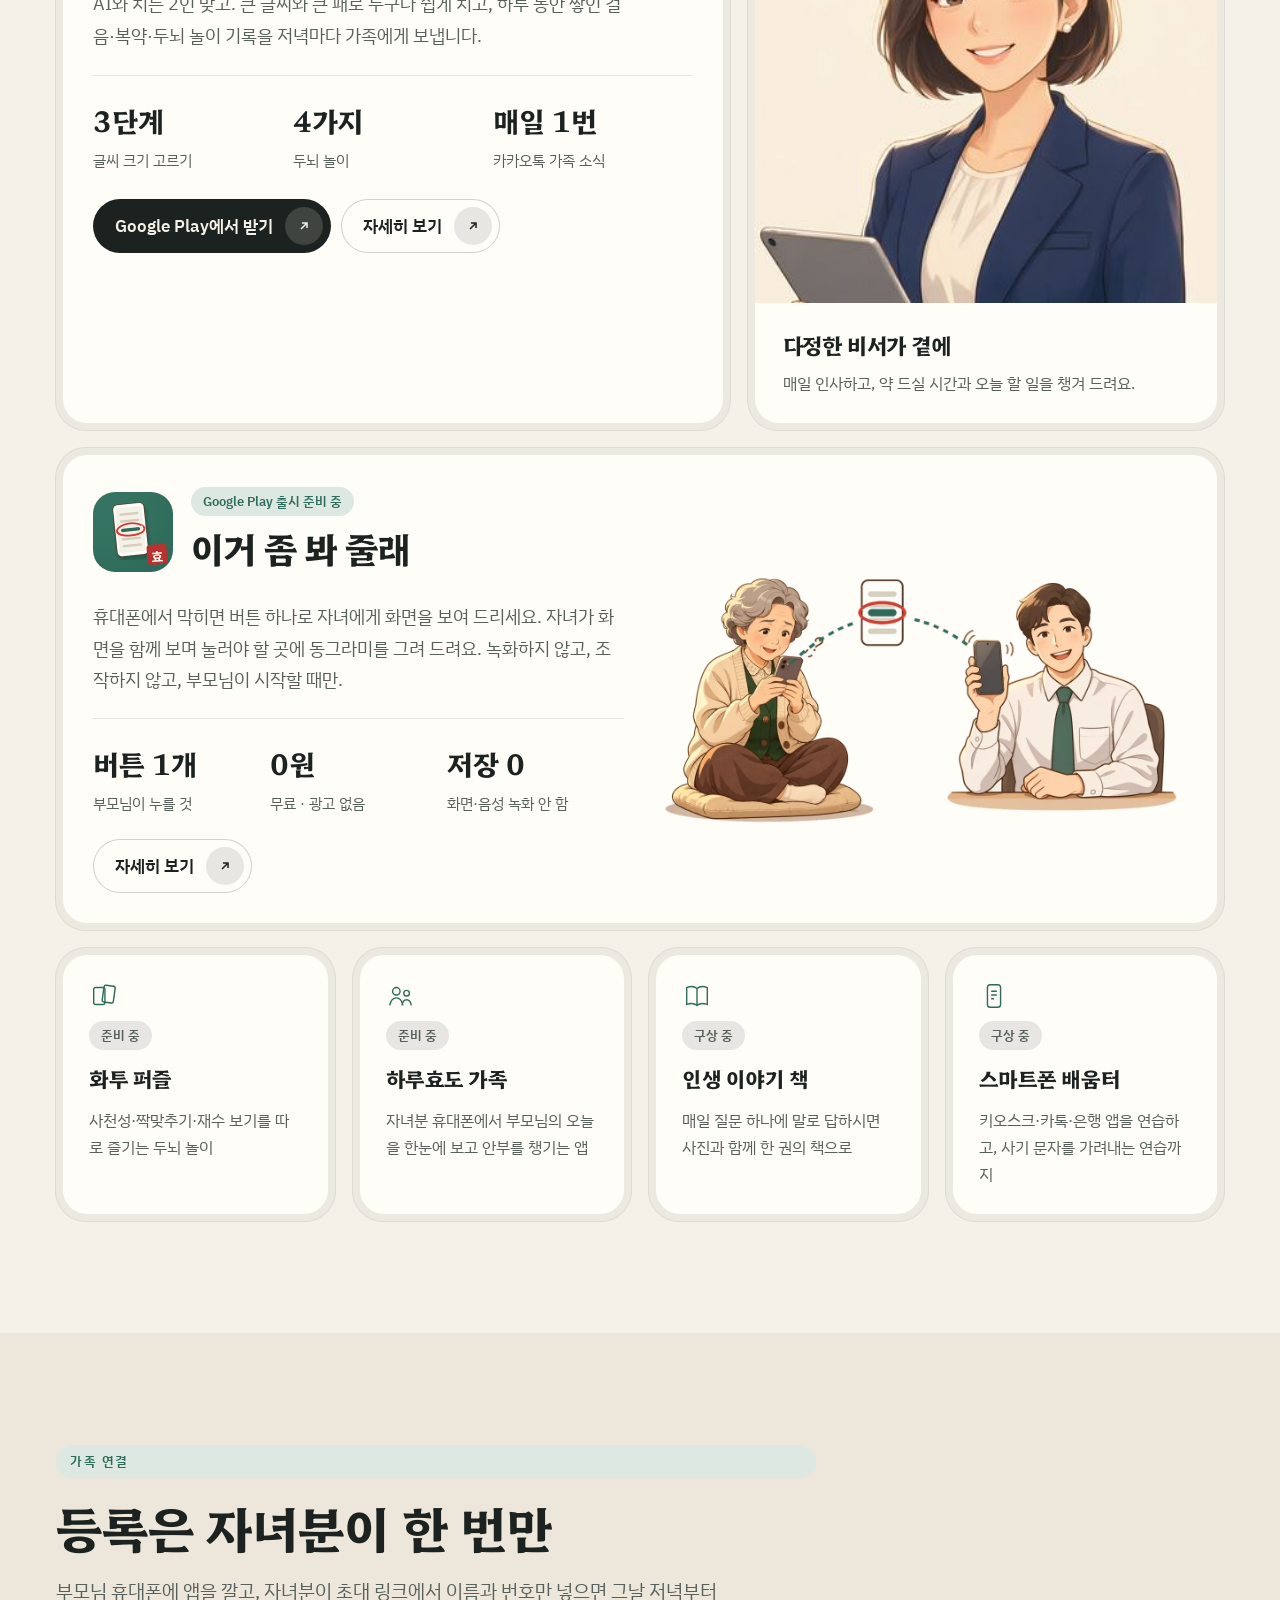
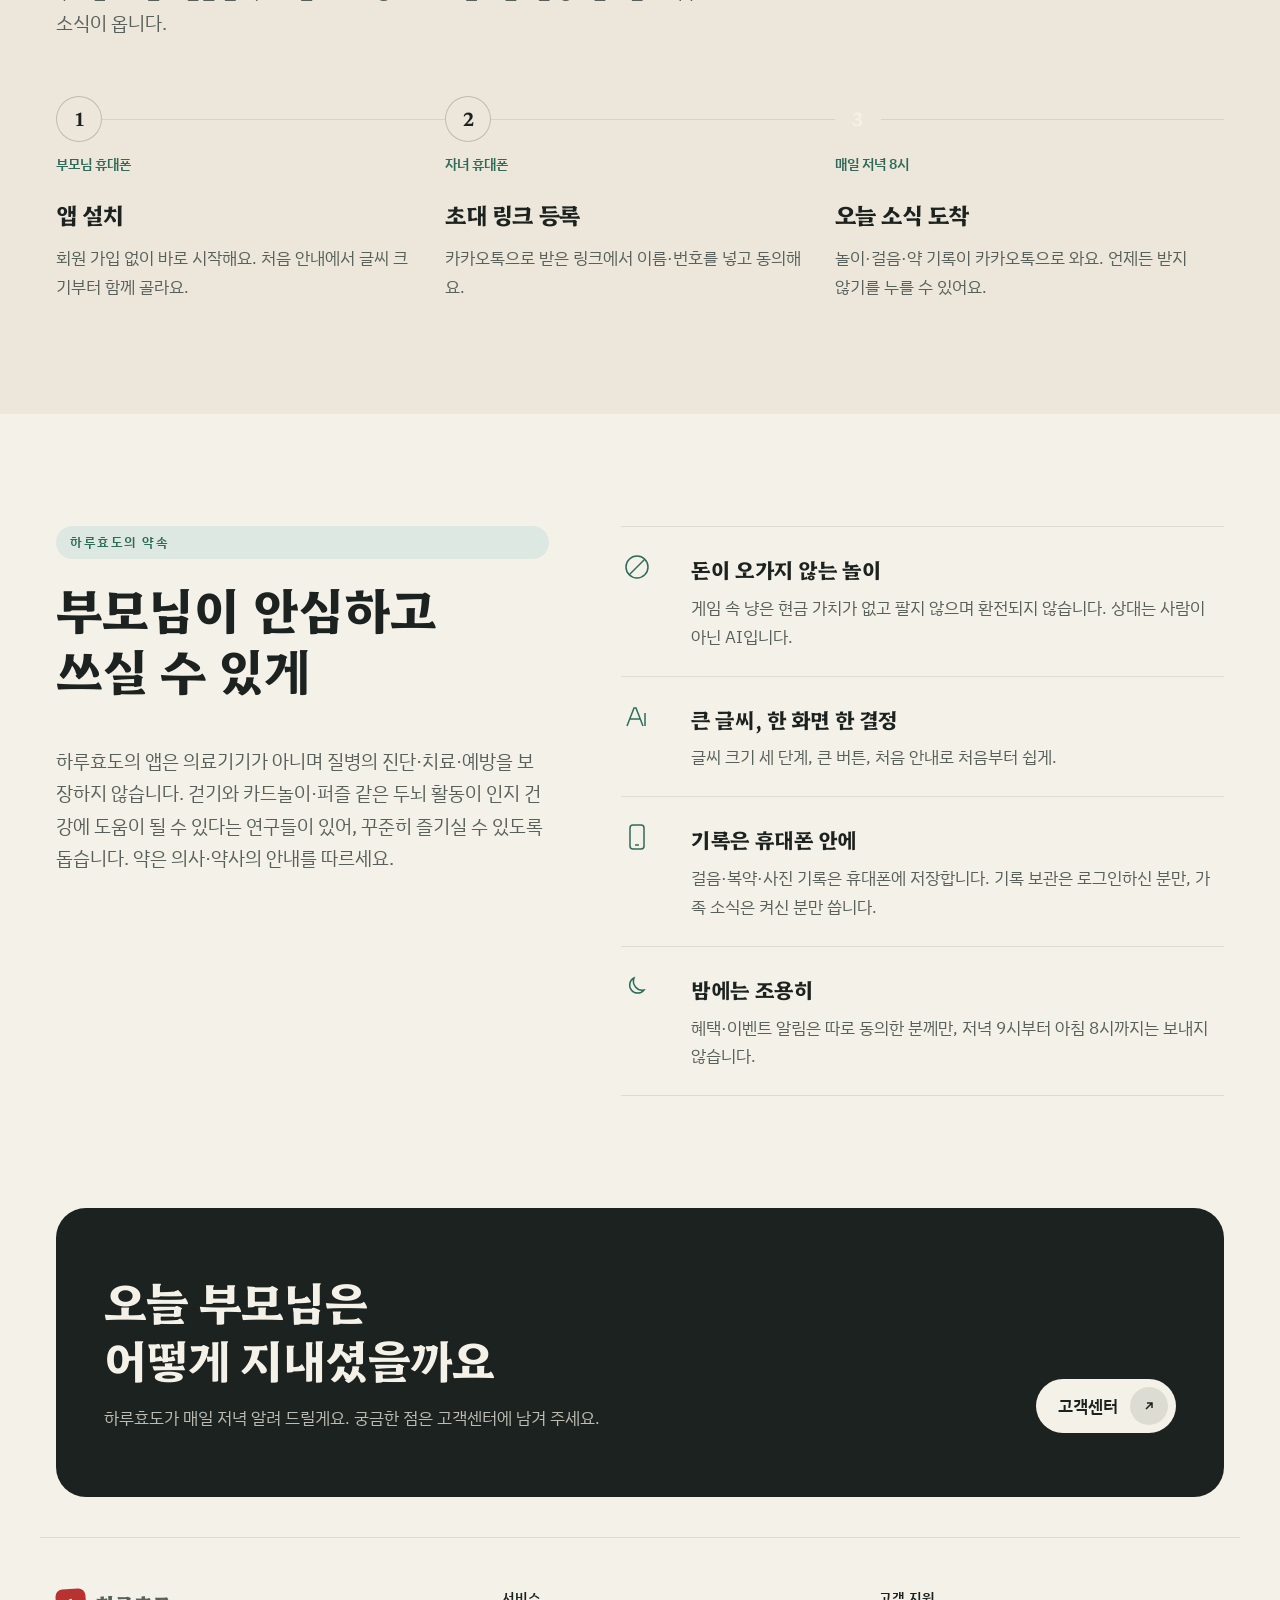
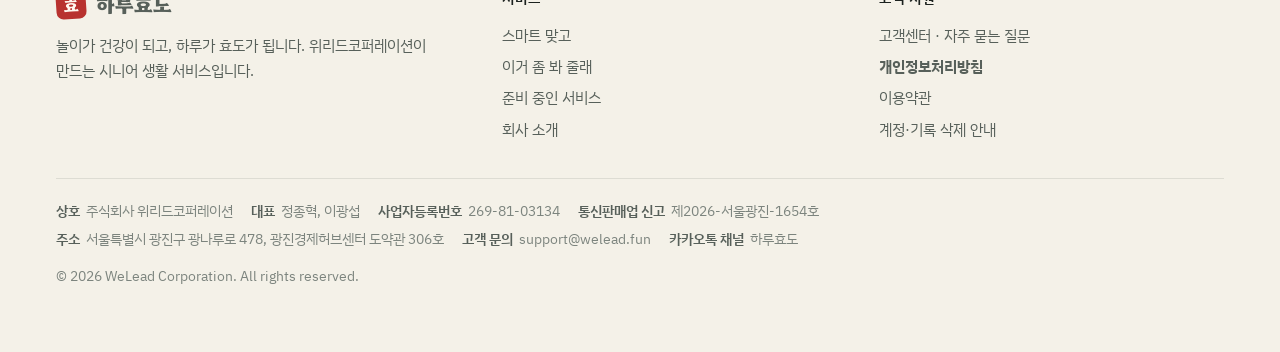
==== commit 8ac96d67: "이거 좀 봐 줄래 서비스 페이지 추가, 홈 서비스 타일·전체 메뉴·바닥글 연결" ====
--- a/index.html
+++ b/index.html
@@ -53,6 +53,14 @@
 .b-sec .cap { padding: 22px 28px 26px; }
 .b-sec .cap h3 { font-size: 22px; }
 .b-sec .cap p { color: var(--ink-2); font-size: 16px; margin-top: 6px; }
+.b-look { grid-column: span 12; }
+.b-look .core { display: grid; grid-template-columns: 1fr 1fr; gap: 32px; align-items: center; }
+.b-look .core > * { min-width: 0; }
+.b-look .txt { display: grid; gap: 22px; align-content: start; }
+.b-look .title { display: flex; align-items: center; gap: 18px; }
+.b-look .title img { width: 80px; height: 80px; border-radius: 22px; }
+.b-look h3 { font-size: 36px; }
+.b-look .pic { width: 100%; height: auto; }
 .b-soon { grid-column: span 3; }
 .b-soon .core { display: grid; gap: 10px; align-content: start; padding: 26px; }
 .b-soon h3 { font-size: 21px; }
@@ -83,6 +91,7 @@
   .hero { grid-template-columns: 1fr; padding-block: 48px 40px; }
   .stage { height: 540px; max-width: 520px; width: 100%; margin: 0 auto; }
   .b-main, .b-sec { grid-column: span 12; }
+  .b-look .core { grid-template-columns: 1fr; }
   .b-soon { grid-column: span 6; }
   .promise { grid-template-columns: 1fr; gap: 40px; }
 }
@@ -105,6 +114,7 @@
     <nav class="menu" aria-label="주 메뉴">
       <a href="./" aria-current="page">홈</a>
       <a href="smartmatgo.html">스마트 맞고</a>
+      <a href="look.html">이거 좀 봐 줄래</a>
       <a href="about.html">회사 소개</a>
       <a href="support.html">고객센터</a>
     </nav>
@@ -144,7 +154,7 @@
       <div class="head reveal">
         <span class="eyebrow">하루효도 서비스</span>
         <h2>놀이마다 앱 하나씩,<br>기록은 하루효도 하나로</h2>
-        <p>하루효도는 부모님의 건강한 하루(걸음·복약·물 마시기 기록), 두뇌 놀이, 매일 저녁 가족 안부를 하나로 잇는 시니어 생활 서비스입니다. 지금은 첫 앱 스마트 맞고 안에서 건강 수첩·두뇌 놀이·가족 소식을 제공하고, 화투 퍼즐·하루효도 가족 앱을 차례로 준비하고 있습니다.</p>
+        <p>하루효도는 부모님의 건강한 하루(걸음·복약·물 마시기 기록), 두뇌 놀이, 매일 저녁 가족 안부를 하나로 잇는 시니어 생활 서비스입니다. 첫 앱 스마트 맞고 안에서 건강 수첩·두뇌 놀이·가족 소식을 제공하고, 두 번째 앱 이거 좀 봐 줄래로 휴대폰에서 막힐 때 가족에게 바로 도움을 받으실 수 있게 합니다. 화투 퍼즐·하루효도 가족 앱도 차례로 준비하고 있습니다.</p>
       </div>
       <div class="bento">
         <article class="shell b-main reveal"><div class="core">
@@ -157,6 +167,15 @@
           <img src="img/secretary.jpg" alt="정장을 입고 태블릿을 든 비서 캐릭터" width="360" height="360">
           <div class="cap"><h3>다정한 비서가 곁에</h3><p>매일 인사하고, 약 드실 시간과 오늘 할 일을 챙겨 드려요.</p></div>
         </div></article>
+        <article class="shell b-look reveal"><div class="core">
+          <div class="txt">
+            <div class="title"><img src="img/look-icon.png" alt="이거 좀 봐 줄래 아이콘" width="160" height="160"><div><span class="pill">Google Play 출시 준비 중</span><h3>이거 좀 봐 줄래</h3></div></div>
+            <p class="muted" style="font-size:18px;max-width:30em">휴대폰에서 막히면 버튼 하나로 자녀에게 화면을 보여 드리세요. 자녀가 화면을 함께 보며 눌러야 할 곳에 동그라미를 그려 드려요. 녹화하지 않고, 조작하지 않고, 부모님이 시작할 때만.</p>
+            <div class="facts"><div><b>버튼 1개</b><span>부모님이 누를 것</span></div><div><b>0원</b><span>무료 · 광고 없음</span></div><div><b>저장 0</b><span>화면·음성 녹화 안 함</span></div></div>
+            <a class="btn line" href="look.html" style="justify-self:start">자세히 보기<span class="dot"><svg viewBox="0 0 14 14" fill="none" stroke="currentColor" stroke-width="1.5"><path d="M4 10 10 4M5 4h5v5"/></svg></span></a>
+          </div>
+          <img class="pic" src="img/look-together.webp" alt="휴대폰을 든 어머니와 벨이 울리는 휴대폰을 든 아들, 그 사이 화면 위 빨간 동그라미" width="1200" height="620" loading="lazy">
+        </div></article>
         <article class="shell b-soon reveal"><div class="core">
           <svg viewBox="0 0 32 32" fill="none" stroke="currentColor" stroke-width="1.5"><rect x="5" y="7" width="12" height="18" rx="2"/><rect x="15" y="5" width="12" height="18" rx="2" transform="rotate(8 21 14)"/></svg>
           <span class="pill wait">준비 중</span><h3>화투 퍼즐</h3><p>사천성·짝맞추기·재수 보기를 따로 즐기는 두뇌 놀이</p>
@@ -222,7 +241,7 @@
 <footer class="wrap foot">
   <div class="cols">
     <div class="about"><a class="logo" href="./"><span class="seal">효</span>하루효도</a><p>놀이가 건강이 되고, 하루가 효도가 됩니다. 위리드코퍼레이션이 만드는 시니어 생활 서비스입니다.</p></div>
-    <div><h4>서비스</h4><ul><li><a href="smartmatgo.html">스마트 맞고</a></li><li><a href="./#services">준비 중인 서비스</a></li><li><a href="about.html">회사 소개</a></li></ul></div>
+    <div><h4>서비스</h4><ul><li><a href="smartmatgo.html">스마트 맞고</a></li><li><a href="look.html">이거 좀 봐 줄래</a></li><li><a href="./#services">준비 중인 서비스</a></li><li><a href="about.html">회사 소개</a></li></ul></div>
     <div><h4>고객 지원</h4><ul><li><a href="support.html">고객센터 · 자주 묻는 질문</a></li><li><a href="https://registr0716.github.io/smartmatgo/privacy.html" target="_blank" rel="noopener"><b>개인정보처리방침</b></a></li><li><a href="https://registr0716.github.io/smartmatgo/terms.html" target="_blank" rel="noopener">이용약관</a></li><li><a href="https://registr0716.github.io/smartmatgo/delete.html" target="_blank" rel="noopener">계정·기록 삭제 안내</a></li></ul></div>
   </div>
   <div class="biz">
